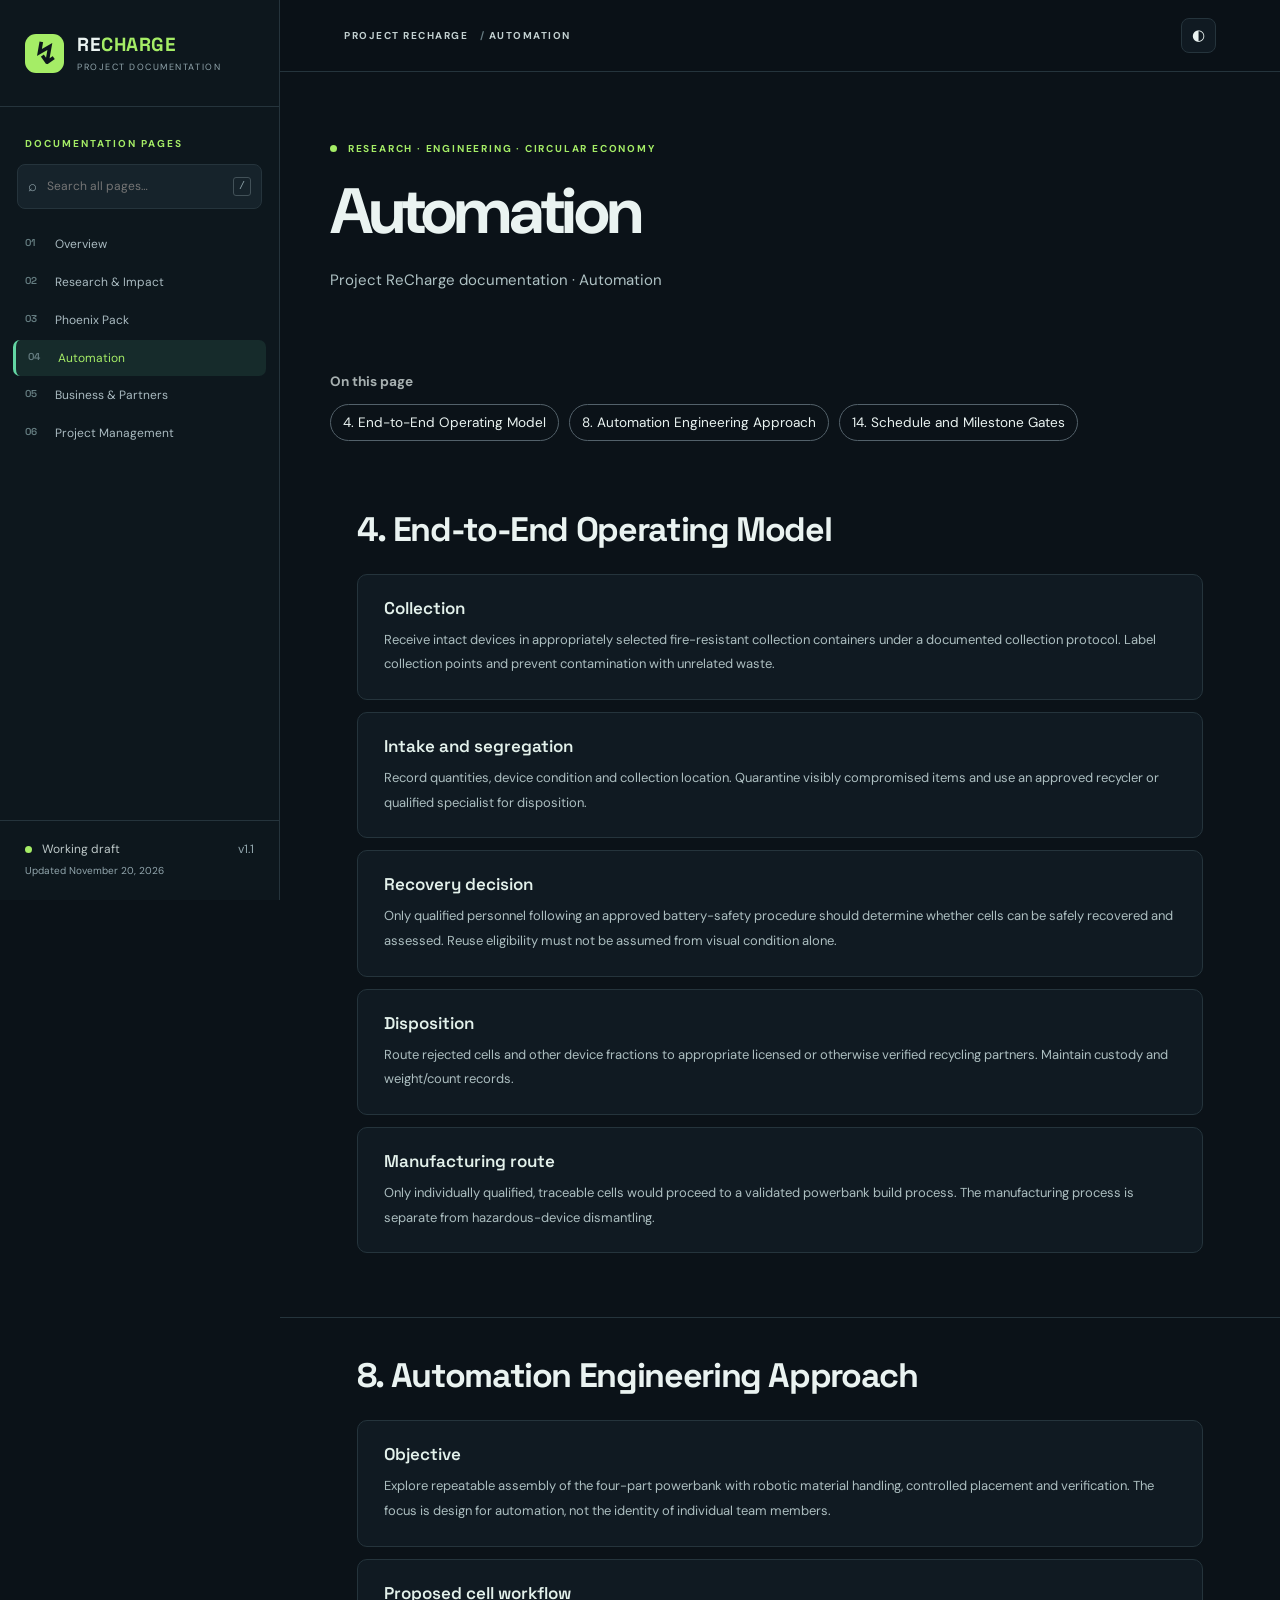
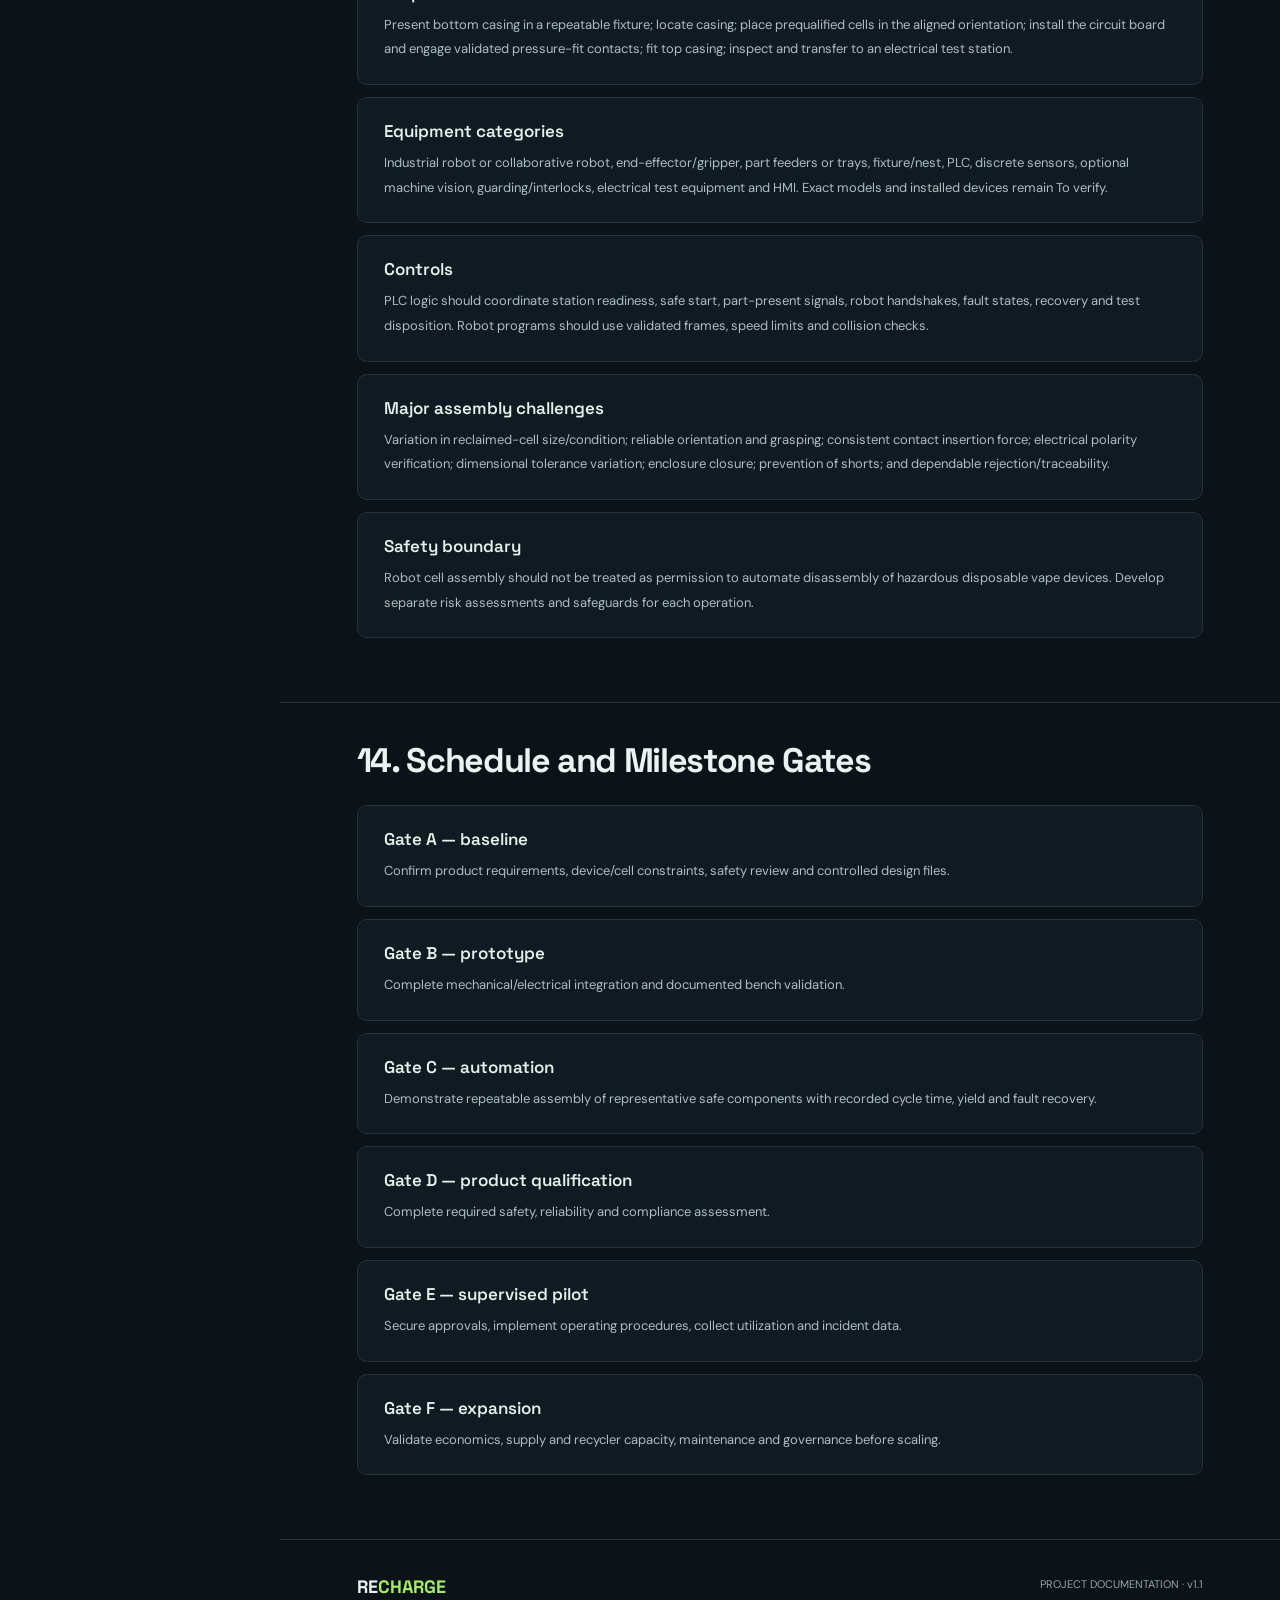
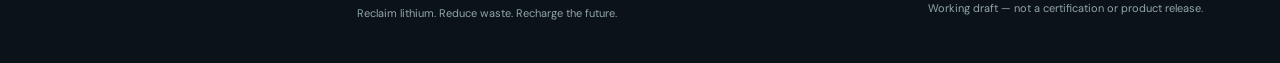
==== automation.html @ 1a6a2ef1 "redo" ====
<!doctype html><html lang="en"><head><meta charset="utf-8"><meta name="viewport" content="width=device-width,initial-scale=1"><meta name="description" content="Project ReCharge Automation documentation"><title>Automation | Project ReCharge</title><link rel="stylesheet" href="styles.css"></head><body><div class="shell"><aside class="sidebar" id="sidebar"><a class="brand" href="index.html"><span class="brand-icon">↯</span><span><strong>RE<span class="accent">CHARGE</span></strong><small>PROJECT DOCUMENTATION</small></span></a><div class="side-label">DOCUMENTATION PAGES</div><div class="search-wrap"><span>⌕</span><input id="search" type="search" placeholder="Search all pages…" aria-label="Search documentation"><kbd>/</kbd></div><nav id="navigation"><a href="index.html" data-page="index.html"><span class="num">01</span><span>Overview</span></a><a href="research.html" data-page="research.html"><span class="num">02</span><span>Research &amp; Impact</span></a><a href="product.html" data-page="product.html"><span class="num">03</span><span>Phoenix Pack</span></a><a href="automation.html" data-page="automation.html"><span class="num">04</span><span>Automation</span></a><a href="business.html" data-page="business.html"><span class="num">05</span><span>Business &amp; Partners</span></a><a href="management.html" data-page="management.html"><span class="num">06</span><span>Project Management</span></a></nav><div class="side-footer"><span class="status-dot"></span> Working draft <span class="version">v1.1</span><p>Updated November 20, 2026</p></div></aside><div class="main-column"><header class="topbar"><button class="menu-btn" id="menu" aria-label="Toggle navigation">☰</button><div class="crumb">PROJECT RECHARGE <span>/</span> AUTOMATION</div><div class="top-actions"><button id="theme" aria-label="Toggle theme">◐</button></div></header><main><section class="page-hero"><div class="eyebrow"><span class="live-dot"></span> RESEARCH · ENGINEERING · CIRCULAR ECONOMY</div><h1>Automation</h1><p class="hero-copy">Project ReCharge documentation · Automation</p></section><div id="results" class="results" hidden></div><div id="page-content"><nav class="toc"><strong>On this page</strong><a href="#4-end-to-end-operating-model">4. End-to-End Operating Model</a><a href="#8-automation-engineering-approach">8. Automation Engineering Approach</a><a href="#14-schedule-and-milestone-gates">14. Schedule and Milestone Gates</a></nav><section class="docs-section" id="4-end-to-end-operating-model"><div class="section-head"><h2>4. End-to-End Operating Model</h2></div><article class="group"><h3>Collection</h3><p>Receive intact devices in appropriately selected fire-resistant collection containers under a documented collection protocol. Label collection points and prevent contamination with unrelated waste.</p></article><article class="group"><h3>Intake and segregation</h3><p>Record quantities, device condition and collection location. Quarantine visibly compromised items and use an approved recycler or qualified specialist for disposition.</p></article><article class="group"><h3>Recovery decision</h3><p>Only qualified personnel following an approved battery-safety procedure should determine whether cells can be safely recovered and assessed. Reuse eligibility must not be assumed from visual condition alone.</p></article><article class="group"><h3>Disposition</h3><p>Route rejected cells and other device fractions to appropriate licensed or otherwise verified recycling partners. Maintain custody and weight/count records.</p></article><article class="group"><h3>Manufacturing route</h3><p>Only individually qualified, traceable cells would proceed to a validated powerbank build process. The manufacturing process is separate from hazardous-device dismantling.</p></article></section><section class="docs-section" id="8-automation-engineering-approach"><div class="section-head"><h2>8. Automation Engineering Approach</h2></div><article class="group"><h3>Objective</h3><p>Explore repeatable assembly of the four-part powerbank with robotic material handling, controlled placement and verification. The focus is design for automation, not the identity of individual team members.</p></article><article class="group"><h3>Proposed cell workflow</h3><p>Present bottom casing in a repeatable fixture; locate casing; place prequalified cells in the aligned orientation; install the circuit board and engage validated pressure-fit contacts; fit top casing; inspect and transfer to an electrical test station.</p></article><article class="group"><h3>Equipment categories</h3><p>Industrial robot or collaborative robot, end-effector/gripper, part feeders or trays, fixture/nest, PLC, discrete sensors, optional machine vision, guarding/interlocks, electrical test equipment and HMI. Exact models and installed devices remain To verify.</p></article><article class="group"><h3>Controls</h3><p>PLC logic should coordinate station readiness, safe start, part-present signals, robot handshakes, fault states, recovery and test disposition. Robot programs should use validated frames, speed limits and collision checks.</p></article><article class="group"><h3>Major assembly challenges</h3><p>Variation in reclaimed-cell size/condition; reliable orientation and grasping; consistent contact insertion force; electrical polarity verification; dimensional tolerance variation; enclosure closure; prevention of shorts; and dependable rejection/traceability.</p></article><article class="group"><h3>Safety boundary</h3><p>Robot cell assembly should not be treated as permission to automate disassembly of hazardous disposable vape devices. Develop separate risk assessments and safeguards for each operation.</p></article></section><section class="docs-section" id="14-schedule-and-milestone-gates"><div class="section-head"><h2>14. Schedule and Milestone Gates</h2></div><article class="group"><h3>Gate A — baseline</h3><p>Confirm product requirements, device/cell constraints, safety review and controlled design files.</p></article><article class="group"><h3>Gate B — prototype</h3><p>Complete mechanical/electrical integration and documented bench validation.</p></article><article class="group"><h3>Gate C — automation</h3><p>Demonstrate repeatable assembly of representative safe components with recorded cycle time, yield and fault recovery.</p></article><article class="group"><h3>Gate D — product qualification</h3><p>Complete required safety, reliability and compliance assessment.</p></article><article class="group"><h3>Gate E — supervised pilot</h3><p>Secure approvals, implement operating procedures, collect utilization and incident data.</p></article><article class="group"><h3>Gate F — expansion</h3><p>Validate economics, supply and recycler capacity, maintenance and governance before scaling.</p></article></section></div><footer><div><strong>RE<span class="accent">CHARGE</span></strong><p>Reclaim lithium. Reduce waste. Recharge the future.</p></div><div><span>PROJECT DOCUMENTATION · v1.1</span><p>Working draft — not a certification or product release.</p></div></footer></main></div></div><div class="mobile-overlay" id="overlay"></div><script src="script.js"></script></body></html>
---- styles.css ----
@import url('https://fonts.googleapis.com/css2?family=DM+Sans:wght@400;500;600;700&family=Space+Grotesk:wght@400;500;600;700&display=swap');:root{--bg:#0b1218;--panel:#101a22;--panel2:#14212a;--border:#25343c;--text:#eaf3f1;--muted:#92a6ad;--accent:#a5ed66;--accent2:#6dd6b3;--sidebar:#0d171d}*{box-sizing:border-box}html{scroll-behavior:smooth;scroll-padding-top:92px}body{margin:0;background:var(--bg);color:var(--text);font:15px/1.7 'DM Sans',sans-serif}a{color:inherit;text-decoration:none}button,input{font:inherit}button{cursor:pointer}.shell{display:flex;min-height:100vh}.sidebar{width:280px;flex:none;position:fixed;inset:0 auto 0 0;background:var(--sidebar);border-right:1px solid var(--border);display:flex;flex-direction:column;z-index:20}.brand{padding:32px 25px 31px;display:flex;gap:13px;align-items:center;border-bottom:1px solid var(--border)}.brand-icon{width:39px;height:39px;background:var(--accent);color:#0d171d;display:grid;place-items:center;font:700 29px 'Space Grotesk';border-radius:11px}.brand strong{font:700 19px 'Space Grotesk';letter-spacing:.03em}.accent{color:var(--accent)}.brand small{display:block;color:var(--muted);font-size:9px;letter-spacing:.17em}.side-label,.section-kicker{font-size:10px;letter-spacing:.2em;font-weight:700;color:var(--accent)}.side-label{margin:28px 25px 12px}.search-wrap{margin:0 17px 16px;display:flex;align-items:center;gap:8px;background:#16232b;border:1px solid var(--border);border-radius:8px;padding:9px 10px;color:var(--muted)}.search-wrap input{width:100%;min-width:0;border:0;outline:0;background:none;color:var(--text);font-size:12px}.search-wrap kbd{font-size:10px;border:1px solid #425158;border-radius:3px;padding:0 5px}nav{overflow-y:auto;padding:0 13px 30px;flex:1;scrollbar-width:thin}nav a{display:flex;align-items:flex-start;gap:11px;padding:10px 12px;color:#a9bac0;font-size:12px;line-height:1.4;border-radius:7px;margin:1px 0}nav a:hover,nav a.active{background:#20312e;color:var(--accent)}nav .num{color:#667e82;font:600 10px 'Space Grotesk';min-width:19px}.side-footer{border-top:1px solid var(--border);padding:18px 25px;color:#bdc8c8;font-size:12px}.side-footer p{color:var(--muted);font-size:10px;margin:3px 0}.status-dot,.live-dot{display:inline-block;width:7px;height:7px;background:var(--accent);border-radius:50%;margin-right:7px}.version{float:right;color:var(--muted)}.main-column{margin-left:280px;min-width:0;flex:1}.topbar{height:72px;position:sticky;top:0;z-index:10;background:#0b1218ed;backdrop-filter:blur(14px);border-bottom:1px solid var(--border);display:flex;align-items:center;justify-content:space-between;padding:0 clamp(24px,5vw,78px)}.crumb{font-size:10px;font-weight:700;letter-spacing:.15em;color:#c2d0d0}.crumb span{color:#657a80;margin-left:8px}.top-actions{display:flex;align-items:center;gap:20px}.github{font-size:12px;color:var(--muted)}#theme,.menu-btn{border:1px solid var(--border);background:var(--panel);color:var(--text);border-radius:8px;padding:4px 10px}.menu-btn{display:none}main{max-width:1320px;margin:auto}.hero{min-height:495px;padding:80px clamp(24px,6vw,90px) 68px;position:relative;overflow:hidden;border-bottom:1px solid var(--border);background:radial-gradient(ellipse at 83% 53%,#1a423c 0%,transparent 45%)}.eyebrow{color:var(--accent);font-size:10px;letter-spacing:.18em;font-weight:700}.hero h1{font:700 clamp(43px,5.4vw,78px)/1.08 'Space Grotesk';letter-spacing:-.065em;margin:29px 0 20px;position:relative;z-index:1}.hero h1 span{color:var(--accent)}.hero-copy{max-width:580px;color:#afc2c4;font-size:15px;line-height:1.9;position:relative;z-index:1}.hero-copy strong{color:var(--text)}.hero-actions{display:flex;flex-wrap:wrap;gap:12px;margin-top:30px;position:relative;z-index:1}.primary-btn,.secondary-btn{padding:11px 17px;border-radius:7px;font-size:12px;font-weight:700}.primary-btn{background:var(--accent);color:#122014}.primary-btn span{margin-left:14px}.secondary-btn{border:1px solid #49635d;color:#d1e1dc}.hero-art{position:absolute;right:6%;top:80px;width:310px;height:330px;opacity:.8;pointer-events:none}.orbit{position:absolute;border:1px solid #3a695b;border-radius:50%;inset:15px}.orbit-2{inset:-28px;border-style:dashed;opacity:.4}.battery{position:absolute;top:50px;left:95px;transform:rotate(-19deg)}.battery-cap{width:68px;height:13px;margin:auto;background:#78bc75;border-radius:5px 5px 0 0}.battery-body{width:120px;height:207px;border:3px solid #b1f39d;border-radius:15px;background:linear-gradient(145deg,#295b4d,#0b2425);box-shadow:0 0 65px #79d59c33,inset 0 0 28px #74dc8d22;display:flex;align-items:center;justify-content:center;flex-direction:column}.bolt{font-size:83px;line-height:1;color:var(--accent)}.battery-line{height:3px;background:#84bc8b;width:62px;margin-top:12px;opacity:.6}.battery-line.short{width:35px;margin-top:9px}.metrics{display:grid;grid-template-columns:repeat(3,1fr);border-bottom:1px solid var(--border)}.metric{padding:29px clamp(22px,4vw,62px);border-right:1px solid var(--border)}.metric:last-child{border-right:0}.metric span{font-size:10px;letter-spacing:.13em;color:var(--accent);font-weight:700}.metric strong{display:block;font:700 29px 'Space Grotesk';margin:8px 0 2px}.metric small{color:var(--muted);font-size:11px}.intro{padding:80px clamp(24px,6vw,90px) 34px;display:grid;grid-template-columns:1fr 1fr;gap:55px}.intro h2{font:700 clamp(26px,3vw,39px)/1.2 'Space Grotesk';letter-spacing:-.04em;margin:14px 0}.intro p{color:var(--muted);margin:0}.docs-section{padding:38px clamp(24px,6vw,90px) 52px;border-bottom:1px solid var(--border)}.section-head{display:flex;align-items:center;gap:16px;margin-bottom:23px}.section-number{color:var(--accent);font:700 12px 'Space Grotesk';border:1px solid #42644a;border-radius:8px;padding:7px 11px}.docs-section h2{font:700 clamp(25px,3vw,34px)/1.2 'Space Grotesk';letter-spacing:-.04em;margin:0}.group{background:var(--panel);border:1px solid var(--border);border-radius:10px;padding:22px 26px;margin:12px 0}.group h3{font:600 17px 'Space Grotesk';margin:0 0 9px;color:#e3f1eb}.group p{color:#acbec0;font-size:13px;line-height:1.9;margin:0 0 10px}.group p:last-child{margin:0}.results{margin:0 clamp(24px,6vw,90px);padding:18px;background:var(--panel);border:1px solid var(--border);border-radius:9px;color:var(--muted)}footer{padding:35px clamp(24px,6vw,90px);display:flex;justify-content:space-between;gap:25px;font-size:11px;color:var(--muted)}footer strong{font:700 18px 'Space Grotesk';color:var(--text)}footer p{margin:5px 0}footer>div:last-child{text-align:right}.mobile-overlay{display:none}body.light{--bg:#f5f8f5;--panel:#fff;--panel2:#edf3ed;--border:#d9e4df;--text:#182824;--muted:#526c68;--accent:#367d34;--accent2:#27835e;--sidebar:#ecf2ee}body.light .topbar{background:#f5f8f5ef}body.light .hero{background:radial-gradient(ellipse at 85% 45%,#d8f0d6,transparent 48%)}body.light .hero-copy,body.light .group p,body.light .intro p{color:#526c68}body.light .group h3{color:#233b31}body.light .search-wrap{background:#fff}body.light nav a{color:#506760}body.light nav a:hover,body.light nav a.active{background:#dcebdc;color:#24642b}body.light .brand-icon{color:white}body.light .secondary-btn{color:#24523d}body.light .battery-body{background:linear-gradient(145deg,#b5dfb9,#e2f1df)}@media(max-width:1100px){.hero-art{right:-95px;opacity:.33}.hero h1{font-size:56px}}@media(max-width:800px){.sidebar{transform:translateX(-100%);transition:transform .2s}.sidebar.open{transform:translateX(0)}.main-column{margin-left:0}.menu-btn{display:block}.topbar{gap:12px;padding:0 20px}.crumb{flex:1}.mobile-overlay.open{display:block;position:fixed;inset:0;background:#0009;z-index:15}.hero{padding-top:60px}.hero h1{font-size:clamp(40px,9vw,65px)}.hero-art{right:-140px;opacity:.18}.metrics{grid-template-columns:1fr}.metric{border-right:0;border-bottom:1px solid var(--border);padding:18px 25px}.intro{grid-template-columns:1fr;gap:8px;padding-top:55px}.github{display:none}}@media print{.sidebar,.topbar,.hero-art,.hero-actions,.mobile-overlay{display:none!important}.main-column{margin:0}.hero{min-height:auto;padding:20px}.docs-section{break-inside:avoid}.group{break-inside:avoid}.metrics{display:none}body{background:#fff;color:#000}.group p{color:#333}}
.page-hero{padding:68px 5% 48px;position:relative}.page-hero h1{font-size:clamp(2.5rem,5vw,4.7rem);line-height:1.08;max-width:900px;letter-spacing:-.045em;margin:20px 0}.page-hero .hero-copy{max-width:680px}.topic-grid{display:grid;grid-template-columns:repeat(auto-fit,minmax(240px,1fr));gap:18px;margin:20px 5% 70px}.topic-card{display:block;text-decoration:none;color:inherit;padding:28px;border:1px solid var(--border,#2b3943);border-radius:16px;background:rgba(125,145,160,.06);transition:transform .2s,border-color .2s}.topic-card:hover{transform:translateY(-3px);border-color:#62d6a3}.topic-card h2{font-size:1.5rem;margin:18px 0 12px}.topic-card p{line-height:1.6;opacity:.8}.toc{display:flex;flex-wrap:wrap;gap:10px;padding:12px 5% 30px;align-items:center}.toc strong{width:100%;font-size:.85rem;opacity:.7}.toc a{font-size:.85rem;padding:8px 12px;border:1px solid #53616a;border-radius:20px;text-decoration:none;color:inherit}.toc a:hover{border-color:#62d6a3}.search-hit{display:flex;justify-content:space-between;gap:18px;padding:14px;border-bottom:1px solid #53616a;text-decoration:none;color:inherit}.search-hit small{opacity:.7}.results{margin:0 5% 24px}.sidebar nav a.active{border-left:3px solid #62d6a3;background:rgba(98,214,163,.1)}@media(max-width:700px){.page-hero{padding:46px 6%}.topic-grid{margin:20px 6% 55px}}
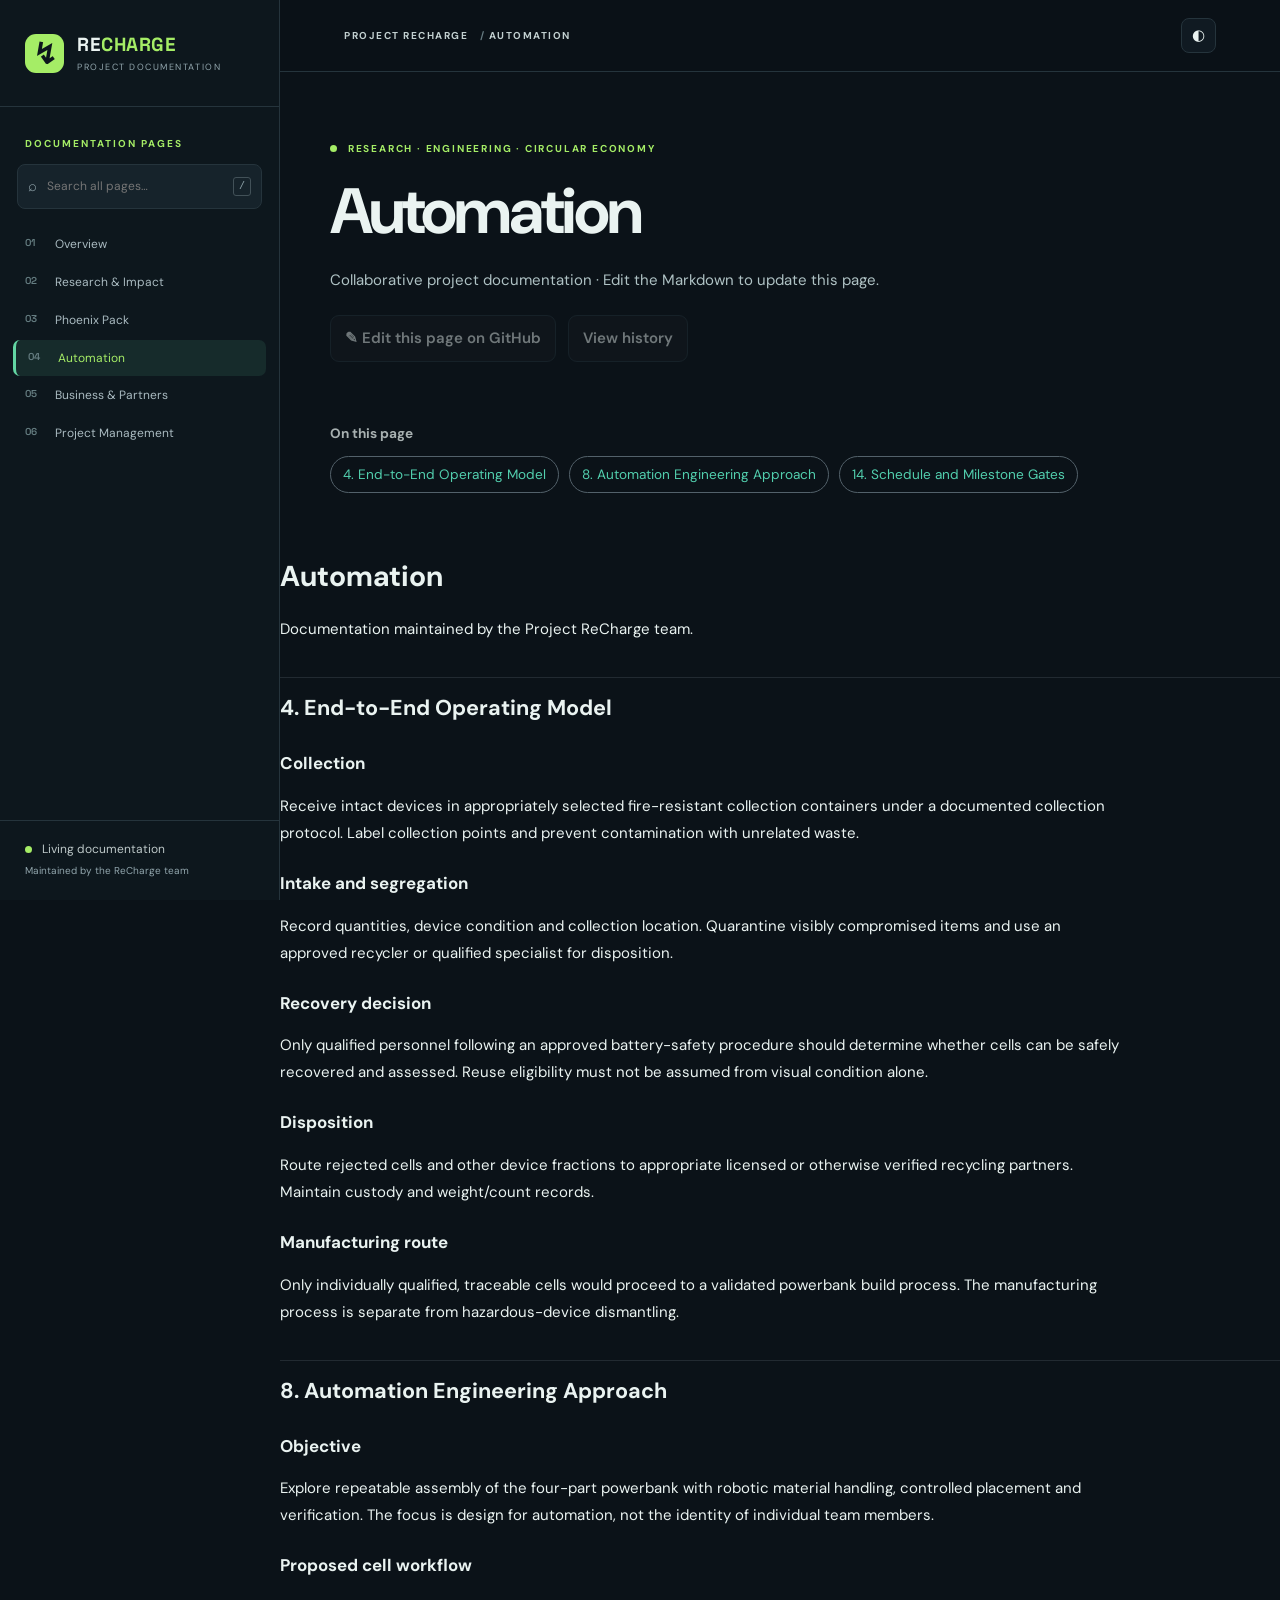
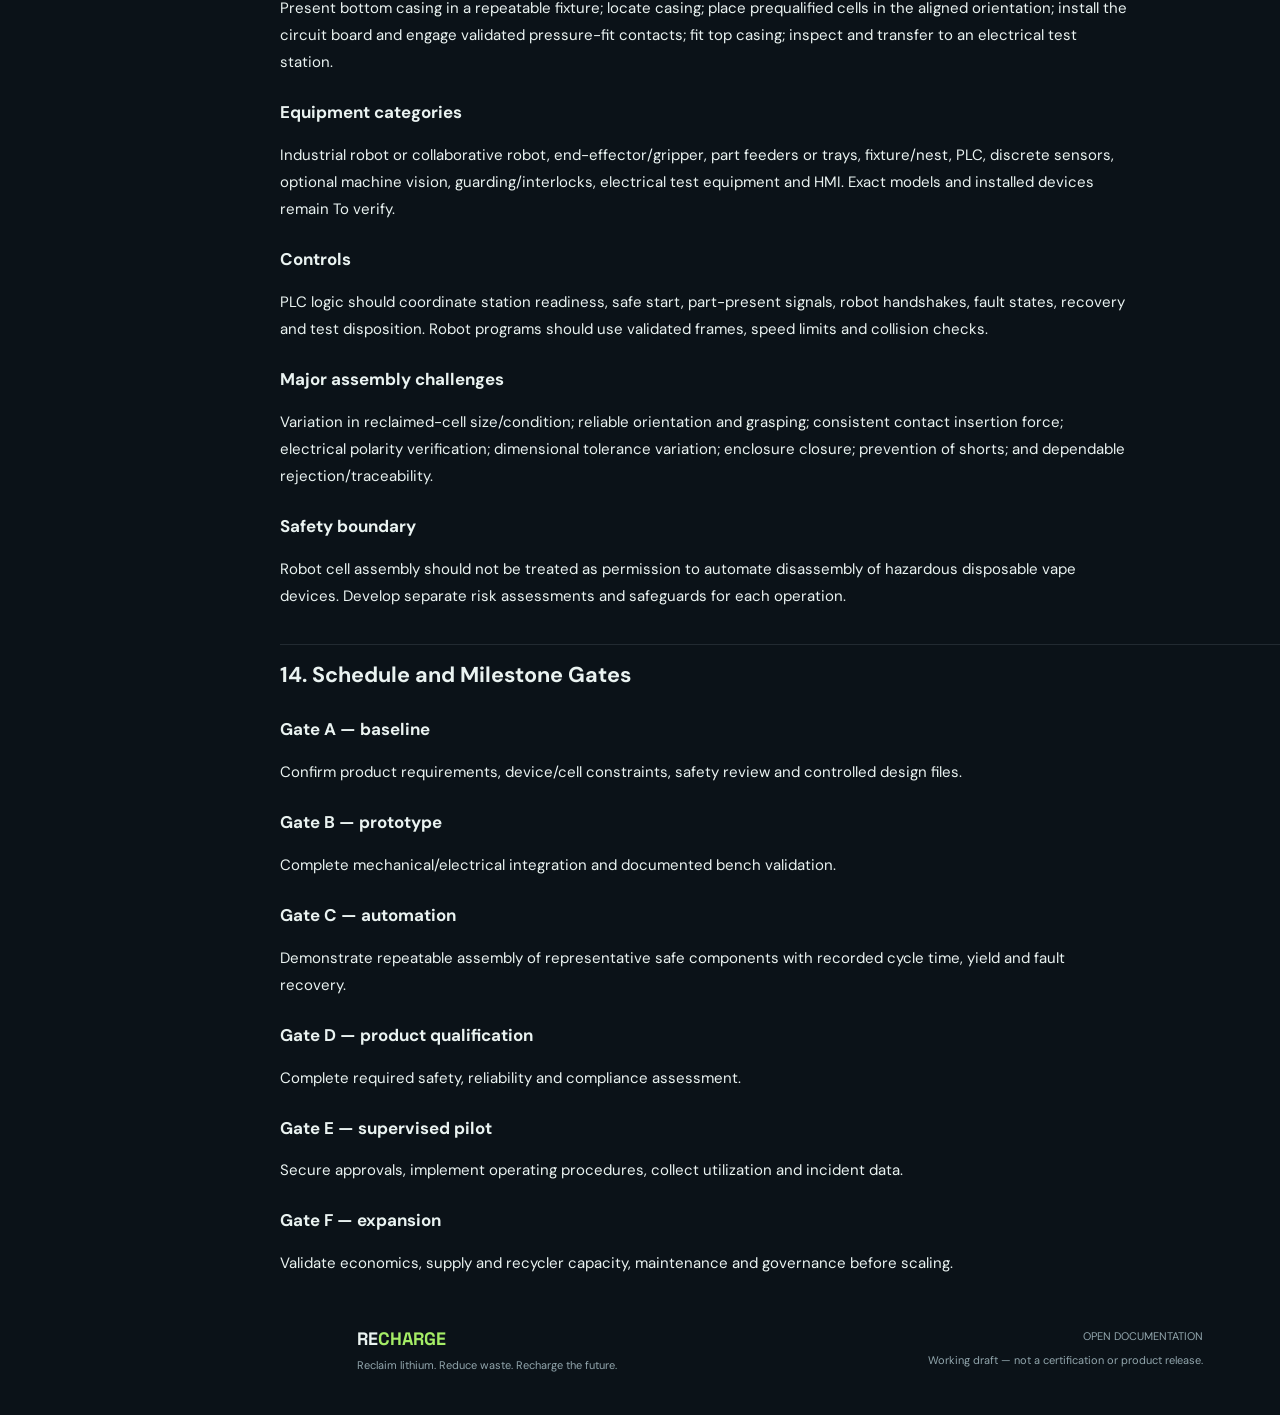
==== commit 137263cb: "collab" ====
--- a/automation.html
+++ b/automation.html
@@ -1 +1 @@
-<!doctype html><html lang="en"><head><meta charset="utf-8"><meta name="viewport" content="width=device-width,initial-scale=1"><meta name="description" content="Project ReCharge Automation documentation"><title>Automation | Project ReCharge</title><link rel="stylesheet" href="styles.css"></head><body><div class="shell"><aside class="sidebar" id="sidebar"><a class="brand" href="index.html"><span class="brand-icon">↯</span><span><strong>RE<span class="accent">CHARGE</span></strong><small>PROJECT DOCUMENTATION</small></span></a><div class="side-label">DOCUMENTATION PAGES</div><div class="search-wrap"><span>⌕</span><input id="search" type="search" placeholder="Search all pages…" aria-label="Search documentation"><kbd>/</kbd></div><nav id="navigation"><a href="index.html" data-page="index.html"><span class="num">01</span><span>Overview</span></a><a href="research.html" data-page="research.html"><span class="num">02</span><span>Research &amp; Impact</span></a><a href="product.html" data-page="product.html"><span class="num">03</span><span>Phoenix Pack</span></a><a href="automation.html" data-page="automation.html"><span class="num">04</span><span>Automation</span></a><a href="business.html" data-page="business.html"><span class="num">05</span><span>Business &amp; Partners</span></a><a href="management.html" data-page="management.html"><span class="num">06</span><span>Project Management</span></a></nav><div class="side-footer"><span class="status-dot"></span> Working draft <span class="version">v1.1</span><p>Updated November 20, 2026</p></div></aside><div class="main-column"><header class="topbar"><button class="menu-btn" id="menu" aria-label="Toggle navigation">☰</button><div class="crumb">PROJECT RECHARGE <span>/</span> AUTOMATION</div><div class="top-actions"><button id="theme" aria-label="Toggle theme">◐</button></div></header><main><section class="page-hero"><div class="eyebrow"><span class="live-dot"></span> RESEARCH · ENGINEERING · CIRCULAR ECONOMY</div><h1>Automation</h1><p class="hero-copy">Project ReCharge documentation · Automation</p></section><div id="results" class="results" hidden></div><div id="page-content"><nav class="toc"><strong>On this page</strong><a href="#4-end-to-end-operating-model">4. End-to-End Operating Model</a><a href="#8-automation-engineering-approach">8. Automation Engineering Approach</a><a href="#14-schedule-and-milestone-gates">14. Schedule and Milestone Gates</a></nav><section class="docs-section" id="4-end-to-end-operating-model"><div class="section-head"><h2>4. End-to-End Operating Model</h2></div><article class="group"><h3>Collection</h3><p>Receive intact devices in appropriately selected fire-resistant collection containers under a documented collection protocol. Label collection points and prevent contamination with unrelated waste.</p></article><article class="group"><h3>Intake and segregation</h3><p>Record quantities, device condition and collection location. Quarantine visibly compromised items and use an approved recycler or qualified specialist for disposition.</p></article><article class="group"><h3>Recovery decision</h3><p>Only qualified personnel following an approved battery-safety procedure should determine whether cells can be safely recovered and assessed. Reuse eligibility must not be assumed from visual condition alone.</p></article><article class="group"><h3>Disposition</h3><p>Route rejected cells and other device fractions to appropriate licensed or otherwise verified recycling partners. Maintain custody and weight/count records.</p></article><article class="group"><h3>Manufacturing route</h3><p>Only individually qualified, traceable cells would proceed to a validated powerbank build process. The manufacturing process is separate from hazardous-device dismantling.</p></article></section><section class="docs-section" id="8-automation-engineering-approach"><div class="section-head"><h2>8. Automation Engineering Approach</h2></div><article class="group"><h3>Objective</h3><p>Explore repeatable assembly of the four-part powerbank with robotic material handling, controlled placement and verification. The focus is design for automation, not the identity of individual team members.</p></article><article class="group"><h3>Proposed cell workflow</h3><p>Present bottom casing in a repeatable fixture; locate casing; place prequalified cells in the aligned orientation; install the circuit board and engage validated pressure-fit contacts; fit top casing; inspect and transfer to an electrical test station.</p></article><article class="group"><h3>Equipment categories</h3><p>Industrial robot or collaborative robot, end-effector/gripper, part feeders or trays, fixture/nest, PLC, discrete sensors, optional machine vision, guarding/interlocks, electrical test equipment and HMI. Exact models and installed devices remain To verify.</p></article><article class="group"><h3>Controls</h3><p>PLC logic should coordinate station readiness, safe start, part-present signals, robot handshakes, fault states, recovery and test disposition. Robot programs should use validated frames, speed limits and collision checks.</p></article><article class="group"><h3>Major assembly challenges</h3><p>Variation in reclaimed-cell size/condition; reliable orientation and grasping; consistent contact insertion force; electrical polarity verification; dimensional tolerance variation; enclosure closure; prevention of shorts; and dependable rejection/traceability.</p></article><article class="group"><h3>Safety boundary</h3><p>Robot cell assembly should not be treated as permission to automate disassembly of hazardous disposable vape devices. Develop separate risk assessments and safeguards for each operation.</p></article></section><section class="docs-section" id="14-schedule-and-milestone-gates"><div class="section-head"><h2>14. Schedule and Milestone Gates</h2></div><article class="group"><h3>Gate A — baseline</h3><p>Confirm product requirements, device/cell constraints, safety review and controlled design files.</p></article><article class="group"><h3>Gate B — prototype</h3><p>Complete mechanical/electrical integration and documented bench validation.</p></article><article class="group"><h3>Gate C — automation</h3><p>Demonstrate repeatable assembly of representative safe components with recorded cycle time, yield and fault recovery.</p></article><article class="group"><h3>Gate D — product qualification</h3><p>Complete required safety, reliability and compliance assessment.</p></article><article class="group"><h3>Gate E — supervised pilot</h3><p>Secure approvals, implement operating procedures, collect utilization and incident data.</p></article><article class="group"><h3>Gate F — expansion</h3><p>Validate economics, supply and recycler capacity, maintenance and governance before scaling.</p></article></section></div><footer><div><strong>RE<span class="accent">CHARGE</span></strong><p>Reclaim lithium. Reduce waste. Recharge the future.</p></div><div><span>PROJECT DOCUMENTATION · v1.1</span><p>Working draft — not a certification or product release.</p></div></footer></main></div></div><div class="mobile-overlay" id="overlay"></div><script src="script.js"></script></body></html>+<!doctype html><html lang="en"><head><meta charset="utf-8"><meta name="viewport" content="width=device-width,initial-scale=1"><meta name="description" content="Project ReCharge Automation documentation"><title>Automation | Project ReCharge</title><link rel="stylesheet" href="styles.css"></head><body><div class="shell"><aside class="sidebar" id="sidebar"><a class="brand" href="index.html"><span class="brand-icon">↯</span><span><strong>RE<span class="accent">CHARGE</span></strong><small>PROJECT DOCUMENTATION</small></span></a><div class="side-label">DOCUMENTATION PAGES</div><div class="search-wrap"><span>⌕</span><input id="search" type="search" placeholder="Search all pages…" aria-label="Search documentation"><kbd>/</kbd></div><nav id="navigation"><a href="index.html" data-page="index.html"><span class="num">01</span><span>Overview</span></a><a href="research.html" data-page="research.html"><span class="num">02</span><span>Research &amp; Impact</span></a><a href="product.html" data-page="product.html"><span class="num">03</span><span>Phoenix Pack</span></a><a href="automation.html" data-page="automation.html"><span class="num">04</span><span>Automation</span></a><a href="business.html" data-page="business.html"><span class="num">05</span><span>Business &amp; Partners</span></a><a href="management.html" data-page="management.html"><span class="num">06</span><span>Project Management</span></a></nav><div class="side-footer"><span class="status-dot"></span> Living documentation<p>Maintained by the ReCharge team</p></div></aside><div class="main-column"><header class="topbar"><button class="menu-btn" id="menu" aria-label="Toggle navigation">☰</button><div class="crumb">PROJECT RECHARGE <span>/</span> AUTOMATION</div><div class="top-actions"><button id="theme" aria-label="Toggle theme">◐</button></div></header><main><section class="page-hero"><div class="eyebrow"><span class="live-dot"></span> RESEARCH · ENGINEERING · CIRCULAR ECONOMY</div><h1>Automation</h1><p class="hero-copy">Collaborative project documentation · Edit the Markdown to update this page.</p><div class="edit-actions"><a id="edit-link" href="#" target="_blank" rel="noopener noreferrer">✎ Edit this page on GitHub</a><a id="history-link" href="#" target="_blank" rel="noopener noreferrer">View history</a></div></section><div id="results" class="results" hidden></div><div id="page-content"><p>Loading documentation…</p></div><footer><div><strong>RE<span class="accent">CHARGE</span></strong><p>Reclaim lithium. Reduce waste. Recharge the future.</p></div><div><span>OPEN DOCUMENTATION</span><p>Working draft — not a certification or product release.</p></div></footer></main></div></div><div class="mobile-overlay" id="overlay"></div><script src="site-config.js"></script><script src="script.js"></script></body></html>
--- a/styles.css
+++ b/styles.css
@@ -1,2 +1,4 @@
 @import url('https://fonts.googleapis.com/css2?family=DM+Sans:wght@400;500;600;700&family=Space+Grotesk:wght@400;500;600;700&display=swap');:root{--bg:#0b1218;--panel:#101a22;--panel2:#14212a;--border:#25343c;--text:#eaf3f1;--muted:#92a6ad;--accent:#a5ed66;--accent2:#6dd6b3;--sidebar:#0d171d}*{box-sizing:border-box}html{scroll-behavior:smooth;scroll-padding-top:92px}body{margin:0;background:var(--bg);color:var(--text);font:15px/1.7 'DM Sans',sans-serif}a{color:inherit;text-decoration:none}button,input{font:inherit}button{cursor:pointer}.shell{display:flex;min-height:100vh}.sidebar{width:280px;flex:none;position:fixed;inset:0 auto 0 0;background:var(--sidebar);border-right:1px solid var(--border);display:flex;flex-direction:column;z-index:20}.brand{padding:32px 25px 31px;display:flex;gap:13px;align-items:center;border-bottom:1px solid var(--border)}.brand-icon{width:39px;height:39px;background:var(--accent);color:#0d171d;display:grid;place-items:center;font:700 29px 'Space Grotesk';border-radius:11px}.brand strong{font:700 19px 'Space Grotesk';letter-spacing:.03em}.accent{color:var(--accent)}.brand small{display:block;color:var(--muted);font-size:9px;letter-spacing:.17em}.side-label,.section-kicker{font-size:10px;letter-spacing:.2em;font-weight:700;color:var(--accent)}.side-label{margin:28px 25px 12px}.search-wrap{margin:0 17px 16px;display:flex;align-items:center;gap:8px;background:#16232b;border:1px solid var(--border);border-radius:8px;padding:9px 10px;color:var(--muted)}.search-wrap input{width:100%;min-width:0;border:0;outline:0;background:none;color:var(--text);font-size:12px}.search-wrap kbd{font-size:10px;border:1px solid #425158;border-radius:3px;padding:0 5px}nav{overflow-y:auto;padding:0 13px 30px;flex:1;scrollbar-width:thin}nav a{display:flex;align-items:flex-start;gap:11px;padding:10px 12px;color:#a9bac0;font-size:12px;line-height:1.4;border-radius:7px;margin:1px 0}nav a:hover,nav a.active{background:#20312e;color:var(--accent)}nav .num{color:#667e82;font:600 10px 'Space Grotesk';min-width:19px}.side-footer{border-top:1px solid var(--border);padding:18px 25px;color:#bdc8c8;font-size:12px}.side-footer p{color:var(--muted);font-size:10px;margin:3px 0}.status-dot,.live-dot{display:inline-block;width:7px;height:7px;background:var(--accent);border-radius:50%;margin-right:7px}.version{float:right;color:var(--muted)}.main-column{margin-left:280px;min-width:0;flex:1}.topbar{height:72px;position:sticky;top:0;z-index:10;background:#0b1218ed;backdrop-filter:blur(14px);border-bottom:1px solid var(--border);display:flex;align-items:center;justify-content:space-between;padding:0 clamp(24px,5vw,78px)}.crumb{font-size:10px;font-weight:700;letter-spacing:.15em;color:#c2d0d0}.crumb span{color:#657a80;margin-left:8px}.top-actions{display:flex;align-items:center;gap:20px}.github{font-size:12px;color:var(--muted)}#theme,.menu-btn{border:1px solid var(--border);background:var(--panel);color:var(--text);border-radius:8px;padding:4px 10px}.menu-btn{display:none}main{max-width:1320px;margin:auto}.hero{min-height:495px;padding:80px clamp(24px,6vw,90px) 68px;position:relative;overflow:hidden;border-bottom:1px solid var(--border);background:radial-gradient(ellipse at 83% 53%,#1a423c 0%,transparent 45%)}.eyebrow{color:var(--accent);font-size:10px;letter-spacing:.18em;font-weight:700}.hero h1{font:700 clamp(43px,5.4vw,78px)/1.08 'Space Grotesk';letter-spacing:-.065em;margin:29px 0 20px;position:relative;z-index:1}.hero h1 span{color:var(--accent)}.hero-copy{max-width:580px;color:#afc2c4;font-size:15px;line-height:1.9;position:relative;z-index:1}.hero-copy strong{color:var(--text)}.hero-actions{display:flex;flex-wrap:wrap;gap:12px;margin-top:30px;position:relative;z-index:1}.primary-btn,.secondary-btn{padding:11px 17px;border-radius:7px;font-size:12px;font-weight:700}.primary-btn{background:var(--accent);color:#122014}.primary-btn span{margin-left:14px}.secondary-btn{border:1px solid #49635d;color:#d1e1dc}.hero-art{position:absolute;right:6%;top:80px;width:310px;height:330px;opacity:.8;pointer-events:none}.orbit{position:absolute;border:1px solid #3a695b;border-radius:50%;inset:15px}.orbit-2{inset:-28px;border-style:dashed;opacity:.4}.battery{position:absolute;top:50px;left:95px;transform:rotate(-19deg)}.battery-cap{width:68px;height:13px;margin:auto;background:#78bc75;border-radius:5px 5px 0 0}.battery-body{width:120px;height:207px;border:3px solid #b1f39d;border-radius:15px;background:linear-gradient(145deg,#295b4d,#0b2425);box-shadow:0 0 65px #79d59c33,inset 0 0 28px #74dc8d22;display:flex;align-items:center;justify-content:center;flex-direction:column}.bolt{font-size:83px;line-height:1;color:var(--accent)}.battery-line{height:3px;background:#84bc8b;width:62px;margin-top:12px;opacity:.6}.battery-line.short{width:35px;margin-top:9px}.metrics{display:grid;grid-template-columns:repeat(3,1fr);border-bottom:1px solid var(--border)}.metric{padding:29px clamp(22px,4vw,62px);border-right:1px solid var(--border)}.metric:last-child{border-right:0}.metric span{font-size:10px;letter-spacing:.13em;color:var(--accent);font-weight:700}.metric strong{display:block;font:700 29px 'Space Grotesk';margin:8px 0 2px}.metric small{color:var(--muted);font-size:11px}.intro{padding:80px clamp(24px,6vw,90px) 34px;display:grid;grid-template-columns:1fr 1fr;gap:55px}.intro h2{font:700 clamp(26px,3vw,39px)/1.2 'Space Grotesk';letter-spacing:-.04em;margin:14px 0}.intro p{color:var(--muted);margin:0}.docs-section{padding:38px clamp(24px,6vw,90px) 52px;border-bottom:1px solid var(--border)}.section-head{display:flex;align-items:center;gap:16px;margin-bottom:23px}.section-number{color:var(--accent);font:700 12px 'Space Grotesk';border:1px solid #42644a;border-radius:8px;padding:7px 11px}.docs-section h2{font:700 clamp(25px,3vw,34px)/1.2 'Space Grotesk';letter-spacing:-.04em;margin:0}.group{background:var(--panel);border:1px solid var(--border);border-radius:10px;padding:22px 26px;margin:12px 0}.group h3{font:600 17px 'Space Grotesk';margin:0 0 9px;color:#e3f1eb}.group p{color:#acbec0;font-size:13px;line-height:1.9;margin:0 0 10px}.group p:last-child{margin:0}.results{margin:0 clamp(24px,6vw,90px);padding:18px;background:var(--panel);border:1px solid var(--border);border-radius:9px;color:var(--muted)}footer{padding:35px clamp(24px,6vw,90px);display:flex;justify-content:space-between;gap:25px;font-size:11px;color:var(--muted)}footer strong{font:700 18px 'Space Grotesk';color:var(--text)}footer p{margin:5px 0}footer>div:last-child{text-align:right}.mobile-overlay{display:none}body.light{--bg:#f5f8f5;--panel:#fff;--panel2:#edf3ed;--border:#d9e4df;--text:#182824;--muted:#526c68;--accent:#367d34;--accent2:#27835e;--sidebar:#ecf2ee}body.light .topbar{background:#f5f8f5ef}body.light .hero{background:radial-gradient(ellipse at 85% 45%,#d8f0d6,transparent 48%)}body.light .hero-copy,body.light .group p,body.light .intro p{color:#526c68}body.light .group h3{color:#233b31}body.light .search-wrap{background:#fff}body.light nav a{color:#506760}body.light nav a:hover,body.light nav a.active{background:#dcebdc;color:#24642b}body.light .brand-icon{color:white}body.light .secondary-btn{color:#24523d}body.light .battery-body{background:linear-gradient(145deg,#b5dfb9,#e2f1df)}@media(max-width:1100px){.hero-art{right:-95px;opacity:.33}.hero h1{font-size:56px}}@media(max-width:800px){.sidebar{transform:translateX(-100%);transition:transform .2s}.sidebar.open{transform:translateX(0)}.main-column{margin-left:0}.menu-btn{display:block}.topbar{gap:12px;padding:0 20px}.crumb{flex:1}.mobile-overlay.open{display:block;position:fixed;inset:0;background:#0009;z-index:15}.hero{padding-top:60px}.hero h1{font-size:clamp(40px,9vw,65px)}.hero-art{right:-140px;opacity:.18}.metrics{grid-template-columns:1fr}.metric{border-right:0;border-bottom:1px solid var(--border);padding:18px 25px}.intro{grid-template-columns:1fr;gap:8px;padding-top:55px}.github{display:none}}@media print{.sidebar,.topbar,.hero-art,.hero-actions,.mobile-overlay{display:none!important}.main-column{margin:0}.hero{min-height:auto;padding:20px}.docs-section{break-inside:avoid}.group{break-inside:avoid}.metrics{display:none}body{background:#fff;color:#000}.group p{color:#333}}
-.page-hero{padding:68px 5% 48px;position:relative}.page-hero h1{font-size:clamp(2.5rem,5vw,4.7rem);line-height:1.08;max-width:900px;letter-spacing:-.045em;margin:20px 0}.page-hero .hero-copy{max-width:680px}.topic-grid{display:grid;grid-template-columns:repeat(auto-fit,minmax(240px,1fr));gap:18px;margin:20px 5% 70px}.topic-card{display:block;text-decoration:none;color:inherit;padding:28px;border:1px solid var(--border,#2b3943);border-radius:16px;background:rgba(125,145,160,.06);transition:transform .2s,border-color .2s}.topic-card:hover{transform:translateY(-3px);border-color:#62d6a3}.topic-card h2{font-size:1.5rem;margin:18px 0 12px}.topic-card p{line-height:1.6;opacity:.8}.toc{display:flex;flex-wrap:wrap;gap:10px;padding:12px 5% 30px;align-items:center}.toc strong{width:100%;font-size:.85rem;opacity:.7}.toc a{font-size:.85rem;padding:8px 12px;border:1px solid #53616a;border-radius:20px;text-decoration:none;color:inherit}.toc a:hover{border-color:#62d6a3}.search-hit{display:flex;justify-content:space-between;gap:18px;padding:14px;border-bottom:1px solid #53616a;text-decoration:none;color:inherit}.search-hit small{opacity:.7}.results{margin:0 5% 24px}.sidebar nav a.active{border-left:3px solid #62d6a3;background:rgba(98,214,163,.1)}@media(max-width:700px){.page-hero{padding:46px 6%}.topic-grid{margin:20px 6% 55px}}+.page-hero{padding:68px 5% 48px;position:relative}.page-hero h1{font-size:clamp(2.5rem,5vw,4.7rem);line-height:1.08;max-width:900px;letter-spacing:-.045em;margin:20px 0}.page-hero .hero-copy{max-width:680px}.topic-grid{display:grid;grid-template-columns:repeat(auto-fit,minmax(240px,1fr));gap:18px;margin:20px 5% 70px}.topic-card{display:block;text-decoration:none;color:inherit;padding:28px;border:1px solid var(--border,#2b3943);border-radius:16px;background:rgba(125,145,160,.06);transition:transform .2s,border-color .2s}.topic-card:hover{transform:translateY(-3px);border-color:#62d6a3}.topic-card h2{font-size:1.5rem;margin:18px 0 12px}.topic-card p{line-height:1.6;opacity:.8}.toc{display:flex;flex-wrap:wrap;gap:10px;padding:12px 5% 30px;align-items:center}.toc strong{width:100%;font-size:.85rem;opacity:.7}.toc a{font-size:.85rem;padding:8px 12px;border:1px solid #53616a;border-radius:20px;text-decoration:none;color:inherit}.toc a:hover{border-color:#62d6a3}.search-hit{display:flex;justify-content:space-between;gap:18px;padding:14px;border-bottom:1px solid #53616a;text-decoration:none;color:inherit}.search-hit small{opacity:.7}.results{margin:0 5% 24px}.sidebar nav a.active{border-left:3px solid #62d6a3;background:rgba(98,214,163,.1)}@media(max-width:700px){.page-hero{padding:46px 6%}.topic-grid{margin:20px 6% 55px}}
+/* Markdown-powered collaborative documentation */
+.edit-actions{display:flex;gap:12px;flex-wrap:wrap;margin-top:20px}.edit-actions a{display:inline-flex;padding:10px 14px;border:1px solid var(--border,#384456);border-radius:9px;text-decoration:none;font-weight:600;color:inherit;background:rgba(128,128,128,.08)}.edit-actions a:hover{border-color:#56d5b2}.edit-actions a.disabled-link{opacity:.45;pointer-events:none}#page-content>h1{font-size:1.8rem;margin:28px 0 12px}#page-content>h2{font-size:1.35rem;margin:34px 0 14px;padding-top:12px;border-top:1px solid rgba(140,150,160,.18)}#page-content>h3{font-size:1.06rem;margin:22px 0 10px}#page-content>p,#page-content>ul{line-height:1.8;max-width:850px}#page-content li{margin:7px 0}#page-content a{color:#52cfae}#page-content code{padding:2px 5px;border-radius:4px;background:rgba(130,130,130,.13)}
